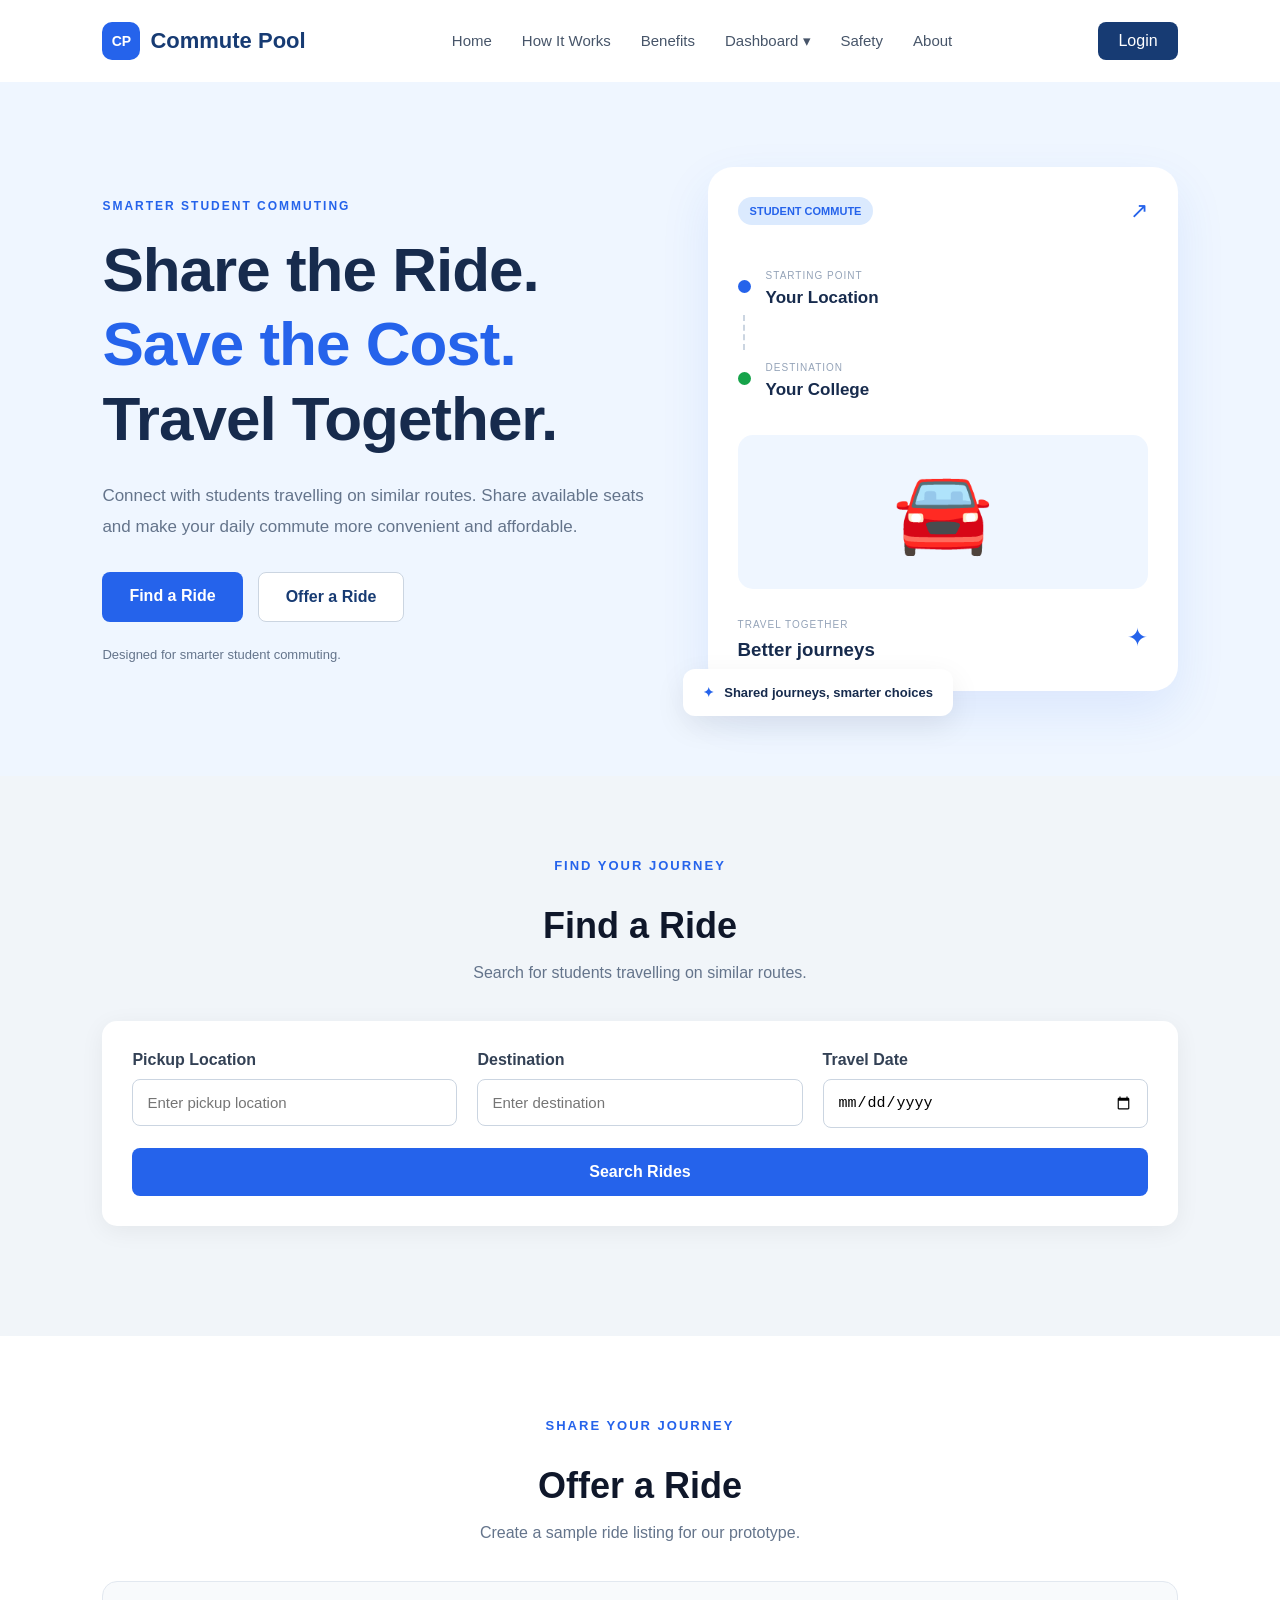
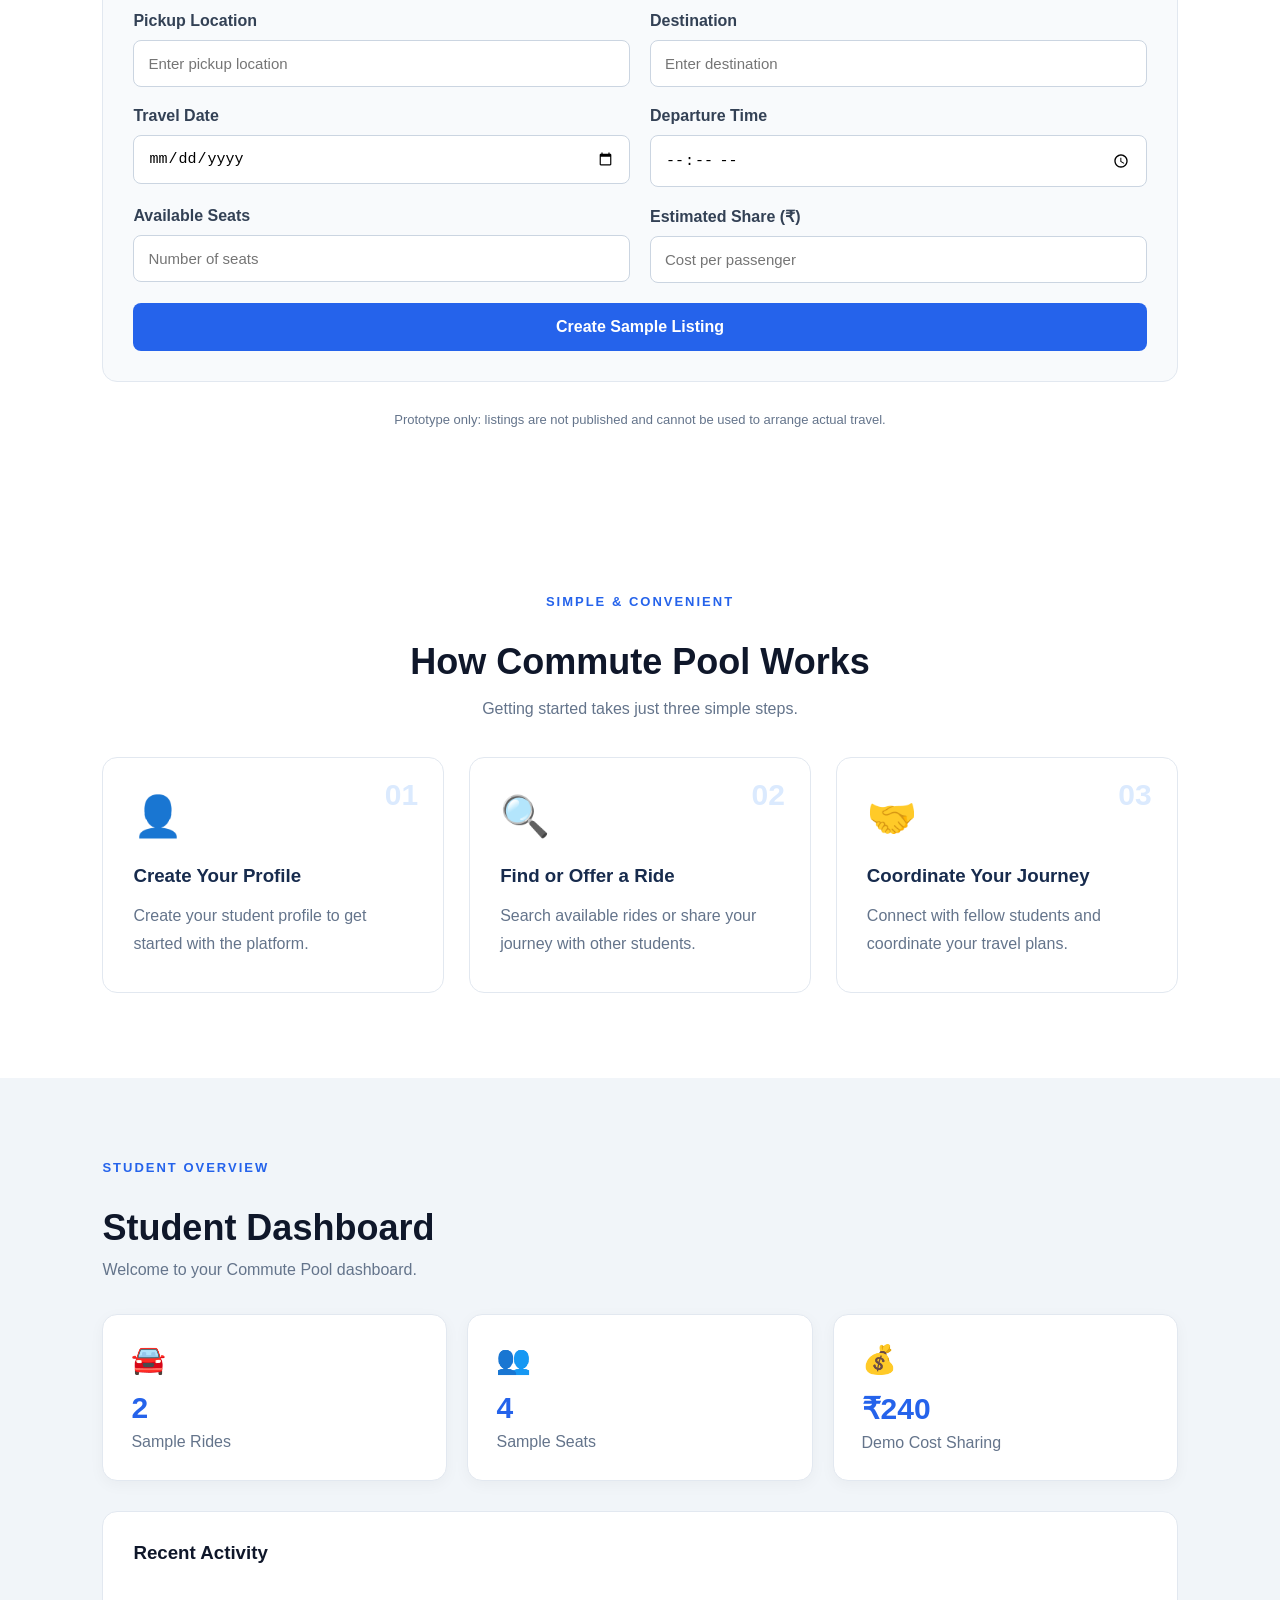
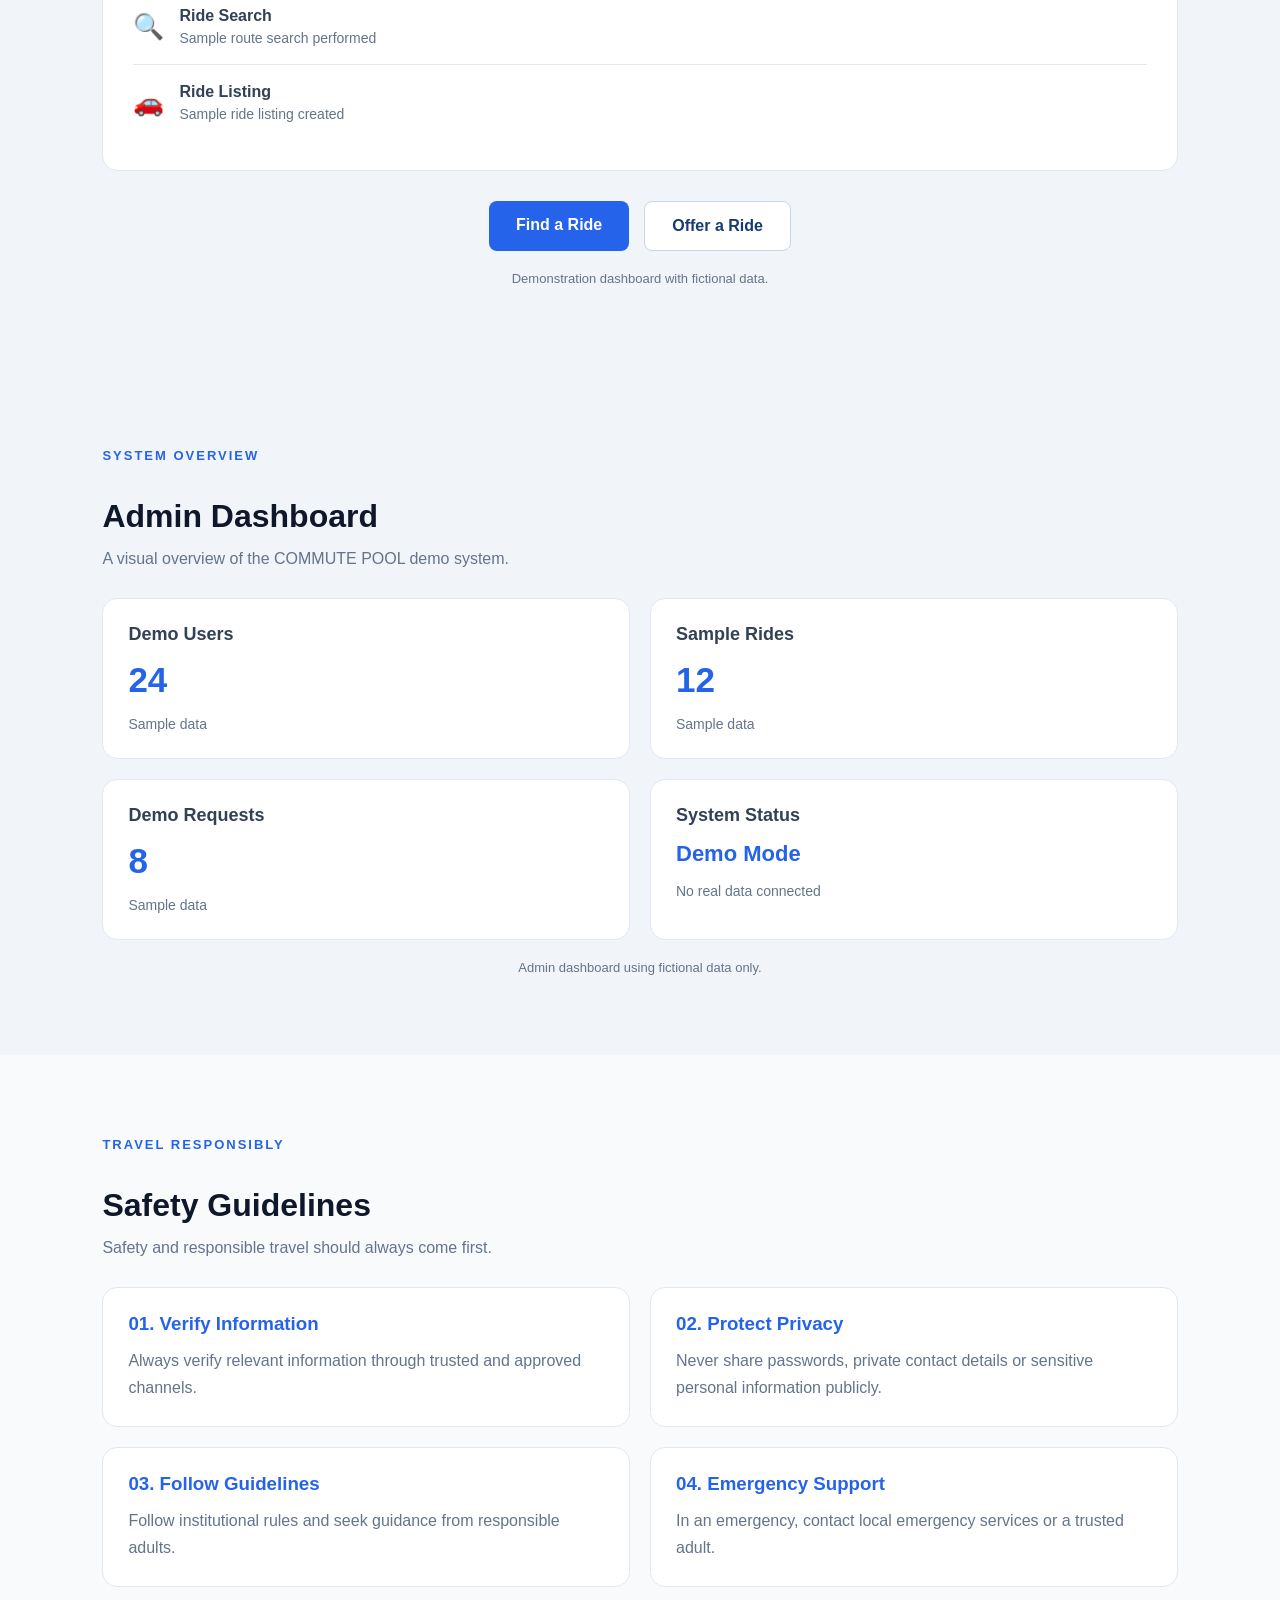
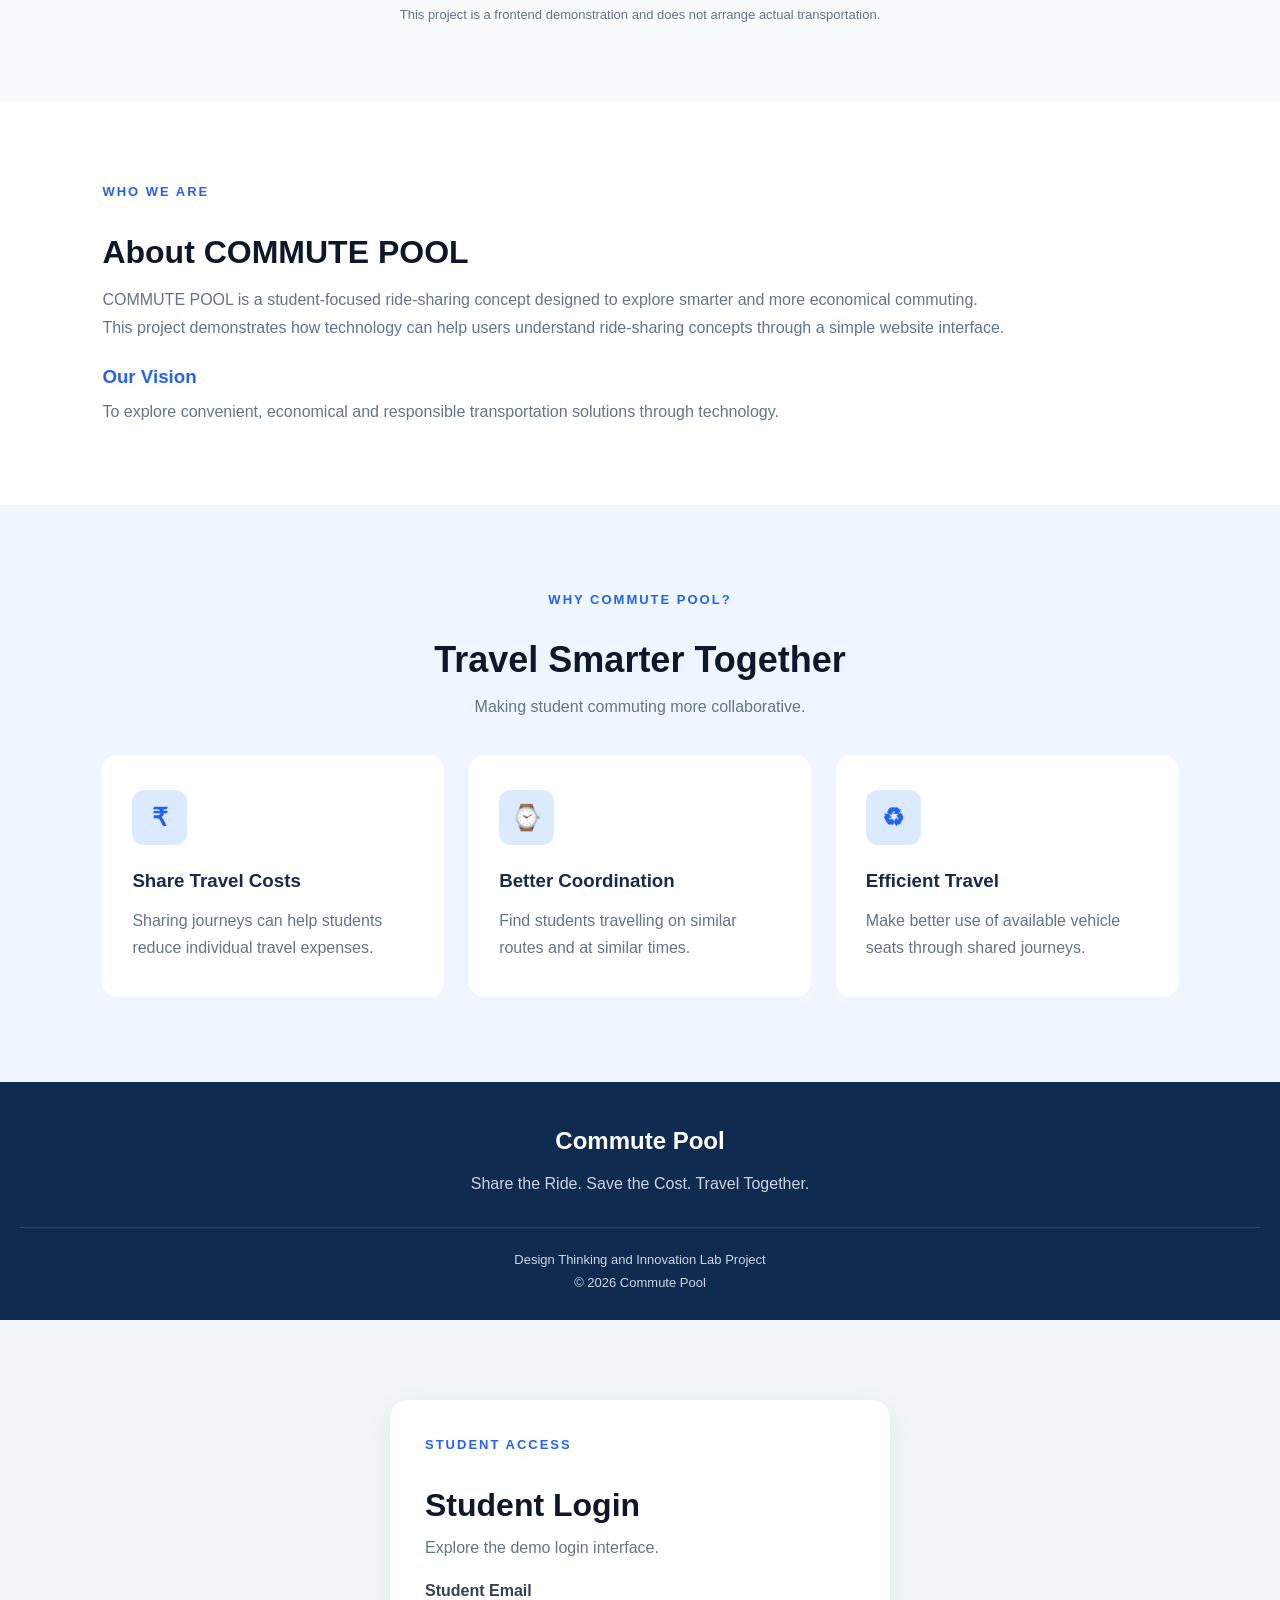
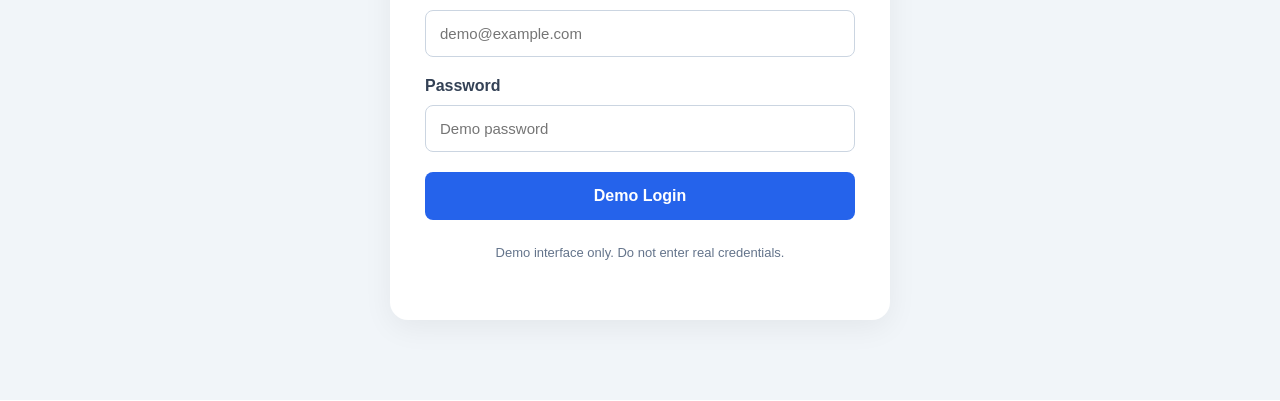
==== commute_pool.html @ 85ec86e3 "Add files via upload" ====
<!DOCTYPE html>
<html lang="en">

<head>
    <meta charset="UTF-8">
    <meta name="viewport" content="width=device-width, initial-scale=1.0">

    <title>Commute Pool | Student Ride Sharing</title>

    <link rel="stylesheet" href="commute_pool.css">
</head>

<body>

    <!-- Navbar -->
    <header class="navbar">
        <a href="#home" class="logo">
            <span class="logo-icon">CP</span>
            Commute Pool
        </a>

        <nav>
            <ul class="nav-links">
                <li><a href="#home">Home</a></li>
                <li><a href="#how-it-works">How It Works</a></li>
                <li><a href="#benefits">Benefits</a></li>
                <li class="dropdown">
                    <a href="javascript:void(0)" class="dropdown-toggle">
                        Dashboard ▾
                    </a>

                    <ul class="dropdown-menu">
                        <li><a href="#dashboard">Student Dashboard</a></li>
                        <li><a href="#admin-dashboard">Admin Dashboard</a></li>
                    </ul>
                </li>
                <li><a href="#safety">Safety</a></li>
                <li><a href="#about">About</a></li>
            </ul>
        </nav>

        <a href="#login" class="nav-login login-btn">Login</a>
    </header>


    <!-- Hero Section -->
    <section class="hero" id="home">

        <div class="hero-content">

            <span class="hero-label">SMARTER STUDENT COMMUTING</span>

            <h1>
                Share the Ride.<br>
                <span>Save the Cost.</span><br>
                Travel Together.
            </h1>

            <p class="hero-description">
                Connect with students travelling on similar routes.
                Share available seats and make your daily commute
                more convenient and affordable.
            </p>

            <div class="hero-buttons">
                <a href="#find-ride" class="btn-primary">Find a Ride</a>
                <a href="#offer-ride" class="btn-secondary">Offer a Ride</a>
            </div>

            <div class="hero-note">
                Designed for smarter student commuting.
            </div>

        </div>

        <div class="hero-visual">

            <div class="travel-card">

                <div class="travel-top">
                    <span class="travel-tag">STUDENT COMMUTE</span>
                    <span class="travel-symbol">↗</span>
                </div>

                <div class="route">
                    <div class="route-point">
                        <span class="dot dot-blue"></span>
                        <div>
                            <small>STARTING POINT</small>
                            <h3>Your Location</h3>
                        </div>
                    </div>

                    <div class="route-line"></div>

                    <div class="route-point">
                        <span class="dot dot-green"></span>
                        <div>
                            <small>DESTINATION</small>
                            <h3>Your College</h3>
                        </div>
                    </div>
                </div>

                <div class="car-illustration">
                    🚘
                </div>

                <div class="travel-bottom">
                    <div>
                        <small>TRAVEL TOGETHER</small>
                        <h3>Better journeys</h3>
                    </div>
                    <span class="bottom-icon">✦</span>
                </div>

            </div>

            <div class="floating-card">
                <span>✦</span>
                Shared journeys, smarter choices
            </div>

        </div>

    </section>


    <!-- Find a Ride Section -->
    <section class="find-ride-section" id="find-ride">

        <div class="find-ride-container">

            <div class="section-heading">
                <span class="section-label">FIND YOUR JOURNEY</span>
                <h2>Find a Ride</h2>
                <p>Search for students travelling on similar routes.</p>
            </div>

            <form id="ride-search-form" class="ride-search-form">

                <div class="form-group">
                    <label for="pickup">Pickup Location</label>
                    <input type="text" id="pickup" placeholder="Enter pickup location" required>
                </div>

                <div class="form-group">
                    <label for="destination">Destination</label>
                    <input type="text" id="destination" placeholder="Enter destination" required>
                </div>

                <div class="form-group">
                    <label for="travel-date">Travel Date</label>
                    <input type="date" id="travel-date" required>
                </div>

                <button type="submit" class="search-btn">
                    Search Rides
                </button>

            </form>

            <div id="ride-results" class="ride-results"></div>

        </div>

    </section>


    <!-- Offer a Ride Section -->
    <section class="offer-ride-section" id="offer-ride">

        <div class="find-ride-container">

            <div class="section-heading">
                <span class="section-label">SHARE YOUR JOURNEY</span>
                <h2>Offer a Ride</h2>
                <p>Create a sample ride listing for our prototype.</p>
            </div>

            <form id="offer-ride-form" class="offer-ride-form">

                <div class="form-group">
                    <label for="offer-pickup">Pickup Location</label>
                    <input type="text" id="offer-pickup" placeholder="Enter pickup location" required>
                </div>

                <div class="form-group">
                    <label for="offer-destination">Destination</label>
                    <input type="text" id="offer-destination" placeholder="Enter destination" required>
                </div>

                <div class="form-group">
                    <label for="offer-date">Travel Date</label>
                    <input type="date" id="offer-date" required>
                </div>

                <div class="form-group">
                    <label for="offer-time">Departure Time</label>
                    <input type="time" id="offer-time" required>
                </div>

                <div class="form-group">
                    <label for="offer-seats">Available Seats</label>
                    <input type="number" id="offer-seats" min="1" max="6" placeholder="Number of seats" required>
                </div>

                <div class="form-group">
                    <label for="offer-fare">Estimated Share (₹)</label>
                    <input type="number" id="offer-fare" min="1" placeholder="Cost per passenger" required>
                </div>

                <button type="submit" class="search-btn">
                    Create Sample Listing
                </button>

            </form>

            <div id="offer-ride-results" class="ride-results"></div>

            <p class="prototype-note">
                Prototype only: listings are not published and cannot be used to arrange actual travel.
            </p>

        </div>

    </section>

    <section class="how-section" id="how-it-works">

        <div class="section-heading">
            <span class="section-label">SIMPLE & CONVENIENT</span>
            <h2>How Commute Pool Works</h2>
            <p>Getting started takes just three simple steps.</p>
        </div>

        <div class="steps-container">

            <div class="step-card">
                <div class="step-number">01</div>
                <div class="step-icon">👤</div>
                <h3>Create Your Profile</h3>
                <p>
                    Create your student profile to get started
                    with the platform.
                </p>
            </div>

            <div class="step-card">
                <div class="step-number">02</div>
                <div class="step-icon">🔍</div>
                <h3>Find or Offer a Ride</h3>
                <p>
                    Search available rides or share your
                    journey with other students.
                </p>
            </div>

            <div class="step-card">
                <div class="step-number">03</div>
                <div class="step-icon">🤝</div>
                <h3>Coordinate Your Journey</h3>
                <p>
                    Connect with fellow students and coordinate
                    your travel plans.
                </p>
            </div>

        </div>

    </section>


    <!-- Student Dashboard Section -->
    <section class="dashboard-section" id="dashboard">

        <div class="dashboard-container">

            <div class="dashboard-header">
                <div>
                    <span class="section-label">STUDENT OVERVIEW</span>
                    <h2>Student Dashboard</h2>
                    <p>Welcome to your Commute Pool dashboard.</p>
                </div>
            </div>

            <div class="dashboard-cards">

                <div class="dashboard-card">
                    <div class="dashboard-icon">🚘</div>
                    <h3>2</h3>
                    <p>Sample Rides</p>
                </div>

                <div class="dashboard-card">
                    <div class="dashboard-icon">👥</div>
                    <h3>4</h3>
                    <p>Sample Seats</p>
                </div>

                <div class="dashboard-card">
                    <div class="dashboard-icon">💰</div>
                    <h3>₹240</h3>
                    <p>Demo Cost Sharing</p>
                </div>

            </div>

            <div class="dashboard-activity">

                <h3>Recent Activity</h3>

                <div class="activity-item">
                    <span>🔍</span>
                    <div>
                        <strong>Ride Search</strong>
                        <p>Sample route search performed</p>
                    </div>
                </div>

                <div class="activity-item">
                    <span>🚗</span>
                    <div>
                        <strong>Ride Listing</strong>
                        <p>Sample ride listing created</p>
                    </div>
                </div>

            </div>

            <div class="dashboard-actions">
                <a href="#find-ride" class="btn-primary">Find a Ride</a>
                <a href="#offer-ride" class="btn-secondary">Offer a Ride</a>
            </div>

            <p class="prototype-note">
                Demonstration dashboard with fictional data.
            </p>

        </div>

    </section>

    <!-- Admin Dashboard Section -->
    <section class="admin-section" id="admin-dashboard">
        <span class="section-label">SYSTEM OVERVIEW</span>
        <h2>Admin Dashboard</h2>
        <p class="admin-description">
            A visual overview of the COMMUTE POOL demo system.
        </p>

        <div class="admin-cards">
            <div class="admin-card">
                <h3>Demo Users</h3>
                <p class="admin-number">24</p>
                <span>Sample data</span>
            </div>

            <div class="admin-card">
                <h3>Sample Rides</h3>
                <p class="admin-number">12</p>
                <span>Sample data</span>
            </div>

            <div class="admin-card">
                <h3>Demo Requests</h3>
                <p class="admin-number">8</p>
                <span>Sample data</span>
            </div>

            <div class="admin-card">
                <h3>System Status</h3>
                <p class="admin-status">Demo Mode</p>
                <span>No real data connected</span>
            </div>
        </div>

        <p class="prototype-note">
            Admin dashboard using fictional data only.
        </p>
    </section>

    <!-- Safety Guidelines Section -->
    <section class="safety-section" id="safety">
        <span class="section-label">TRAVEL RESPONSIBLY</span>
        <h2>Safety Guidelines</h2>
        <p class="safety-intro">
            Safety and responsible travel should always come first.
        </p>

        <div class="safety-grid">
            <div class="safety-card">
                <h3>01. Verify Information</h3>
                <p>Always verify relevant information through trusted and approved channels.</p>
            </div>

            <div class="safety-card">
                <h3>02. Protect Privacy</h3>
                <p>Never share passwords, private contact details or sensitive personal information publicly.</p>
            </div>

            <div class="safety-card">
                <h3>03. Follow Guidelines</h3>
                <p>Follow institutional rules and seek guidance from responsible adults.</p>
            </div>

            <div class="safety-card">
                <h3>04. Emergency Support</h3>
                <p>In an emergency, contact local emergency services or a trusted adult.</p>
            </div>
        </div>

        <p class="prototype-note">
            This project is a frontend demonstration and does not arrange actual transportation.
        </p>
    </section>

    <!-- About Us Section -->
    <section class="about-section" id="about">
        <span class="section-label">WHO WE ARE</span>
        <h2>About COMMUTE POOL</h2>

        <p>
            COMMUTE POOL is a student-focused ride-sharing concept
            designed to explore smarter and more economical commuting.
        </p>

        <p>
            This project demonstrates how technology can help users
            understand ride-sharing concepts through a simple website interface.
        </p>

        <h3>Our Vision</h3>
        <p>
            To explore convenient, economical and responsible
            transportation solutions through technology.
        </p>
    </section>


    <!-- Benefits -->
    <section class="benefits-section" id="benefits">

        <div class="section-heading">
            <span class="section-label">WHY COMMUTE POOL?</span>
            <h2>Travel Smarter Together</h2>
            <p>Making student commuting more collaborative.</p>
        </div>

        <div class="benefits-container">

            <div class="benefit-card">
                <div class="benefit-icon">₹</div>
                <h3>Share Travel Costs</h3>
                <p>
                    Sharing journeys can help students
                    reduce individual travel expenses.
                </p>
            </div>

            <div class="benefit-card">
                <div class="benefit-icon">⌚</div>
                <h3>Better Coordination</h3>
                <p>
                    Find students travelling on similar
                    routes and at similar times.
                </p>
            </div>

            <div class="benefit-card">
                <div class="benefit-icon">♻</div>
                <h3>Efficient Travel</h3>
                <p>
                    Make better use of available vehicle
                    seats through shared journeys.
                </p>
            </div>

        </div>

    </section>


    <!-- Footer -->
    <footer class="footer">

        <div class="footer-content">
            <h2>Commute Pool</h2>
            <p>Share the Ride. Save the Cost. Travel Together.</p>
        </div>

        <div class="footer-bottom">
            Design Thinking and Innovation Lab Project
            <br>
            © 2026 Commute Pool
        </div>

    </footer>


    <script src="commute_pool.js"></script>
</body>

</html>

<!-- Demo Login Section -->
<section class="login-section" id="login">

    <div class="login-container">

        <span class="section-label">STUDENT ACCESS</span>
        <h2>Student Login</h2>
        <p>Explore the demo login interface.</p>

        <form id="demo-login-form"
            onsubmit="event.preventDefault(); document.getElementById('login-message').textContent='Demo only: Authentication is not connected yet.'; return false;">

            <div class="form-group">
                <label for="demo-email">Student Email</label>
                <input type="email" id="demo-email" placeholder="demo@example.com" required>
            </div>

            <div class="form-group">
                <label for="demo-password">Password</label>
                <input type="password" id="demo-password" placeholder="Demo password" required>
            </div>

            <button type="submit" class="search-btn">
                Demo Login
            </button>

        </form>

        <p id="login-message"></p>

        <p class="prototype-note">
            Demo interface only. Do not enter real credentials.
        </p>

    </div>

</section>

<script src="commute_pool.js"></script>

</body>

</html>
---- commute_pool.css ----
/* =========================
   GENERAL SETTINGS
========================= */

* {
    margin: 0;
    padding: 0;
    box-sizing: border-box;
}

html {
    scroll-behavior: smooth;
}

body {
    font-family: Arial, Helvetica, sans-serif;
    color: #172b4d;
    background: #ffffff;
}

a {
    text-decoration: none;
}


/* =========================
   NAVBAR
========================= */

.navbar {
    display: flex;
    justify-content: space-between;
    align-items: center;
    padding: 22px 8%;
    background: #ffffff;
}

.logo {
    display: flex;
    align-items: center;
    gap: 10px;
    font-size: 22px;
    font-weight: bold;
    color: #173b73;
}

.logo-icon {
    width: 38px;
    height: 38px;
    display: flex;
    justify-content: center;
    align-items: center;
    background: #2563eb;
    color: white;
    border-radius: 10px;
    font-size: 14px;
}

.nav-links {
    display: flex;
    list-style: none;
    gap: 30px;
}

.nav-links a {
    color: #475569;
    font-size: 15px;
    transition: 0.3s;
}

.nav-links a:hover {
    color: #2563eb;
}

.login-btn {
    background: #173b73;
    color: white;
    padding: 12px 25px;
    border-radius: 8px;
    transition: 0.3s;
}

.login-btn:hover {
    background: #2563eb;
}


/* =========================
   HERO SECTION
========================= */

.hero {
    display: flex;
    align-items: center;
    justify-content: space-between;
    gap: 50px;
    padding: 85px 8%;
    min-height: 600px;
    background: #eff6ff;
}

.hero-content {
    flex: 1;
    max-width: 620px;
}

.hero-label,
.section-label {
    display: inline-block;
    color: #2563eb;
    font-size: 12px;
    font-weight: bold;
    letter-spacing: 2px;
    margin-bottom: 20px;
}

.hero h1 {
    font-size: clamp(38px, 5vw, 62px);
    line-height: 1.2;
    letter-spacing: -1px;
    margin-bottom: 25px;
    color: #172b4d;
}

.hero h1 span {
    color: #2563eb;
}

.hero-description {
    max-width: 550px;
    font-size: 17px;
    line-height: 1.8;
    color: #64748b;
    margin-bottom: 30px;
}

.hero-buttons {
    display: flex;
    gap: 15px;
    flex-wrap: wrap;
}

.btn-primary,
.btn-secondary {
    padding: 15px 27px;
    border-radius: 8px;
    font-weight: bold;
    transition: 0.3s;
}

.btn-primary {
    background: #2563eb;
    color: white;
}

.btn-primary:hover {
    background: #1d4ed8;
    transform: translateY(-2px);
}

.btn-secondary {
    background: white;
    color: #173b73;
    border: 1px solid #cbd5e1;
}

.btn-secondary:hover {
    background: #dbeafe;
}

.hero-note {
    margin-top: 25px;
    font-size: 13px;
    color: #64748b;
}


/* =========================
   HERO VISUAL
========================= */

.hero-visual {
    flex: 1;
    max-width: 470px;
    position: relative;
}

.travel-card {
    background: white;
    border-radius: 25px;
    padding: 30px;
    box-shadow: 0 20px 50px rgba(37, 99, 235, 0.10);
}

.travel-top {
    display: flex;
    justify-content: space-between;
    align-items: center;
}

.travel-tag {
    background: #dbeafe;
    color: #2563eb;
    padding: 8px 12px;
    border-radius: 20px;
    font-size: 11px;
    font-weight: bold;
}

.travel-symbol {
    font-size: 22px;
    color: #2563eb;
}

.route {
    margin-top: 40px;
}

.route-point {
    display: flex;
    align-items: center;
    gap: 15px;
}

.route-point small,
.travel-bottom small {
    font-size: 10px;
    color: #94a3b8;
    letter-spacing: 1px;
}

.route-point h3 {
    margin-top: 5px;
    font-size: 17px;
}

.dot {
    width: 13px;
    height: 13px;
    border-radius: 50%;
    flex-shrink: 0;
}

.dot-blue {
    background: #2563eb;
}

.dot-green {
    background: #16a34a;
}

.route-line {
    height: 35px;
    border-left: 2px dashed #cbd5e1;
    margin: 7px 0 7px 5px;
}

.car-illustration {
    background: #eff6ff;
    border-radius: 15px;
    text-align: center;
    padding: 30px;
    font-size: 80px;
    margin-top: 35px;
}

.travel-bottom {
    display: flex;
    justify-content: space-between;
    align-items: center;
    margin-top: 25px;
}

.travel-bottom h3 {
    margin-top: 7px;
}

.bottom-icon {
    color: #2563eb;
    font-size: 25px;
}

.floating-card {
    position: absolute;
    bottom: -25px;
    left: -25px;
    background: white;
    padding: 16px 20px;
    border-radius: 12px;
    box-shadow: 0 10px 30px rgba(0, 0, 0, 0.08);
    font-size: 13px;
    font-weight: bold;
}

.floating-card span {
    color: #2563eb;
    margin-right: 7px;
}


/* =========================
   SECTION HEADINGS
========================= */

.how-section,
.benefits-section {
    padding: 85px 8%;
}

.section-heading {
    text-align: center;
    margin-bottom: 50px;
}

.section-heading h2 {
    font-size: 36px;
    margin-bottom: 15px;
}

.section-heading p {
    color: #64748b;
    line-height: 1.7;
}


/* =========================
   HOW IT WORKS
========================= */

.steps-container {
    display: grid;
    grid-template-columns: repeat(3, 1fr);
    gap: 25px;
}

.step-card {
    padding: 35px 30px;
    border: 1px solid #e2e8f0;
    border-radius: 15px;
    position: relative;
    transition: 0.3s;
}

.step-card:hover {
    transform: translateY(-5px);
    box-shadow: 0 15px 35px rgba(0, 0, 0, 0.05);
}

.step-number {
    position: absolute;
    top: 20px;
    right: 25px;
    color: #dbeafe;
    font-size: 30px;
    font-weight: bold;
}

.step-icon {
    font-size: 40px;
    margin-bottom: 25px;
}

.step-card h3 {
    margin-bottom: 15px;
}

.step-card p {
    color: #64748b;
    line-height: 1.7;
}


/* =========================
   BENEFITS
========================= */

.benefits-section {
    background: #eff6ff;
}

.benefits-container {
    display: grid;
    grid-template-columns: repeat(3, 1fr);
    gap: 25px;
}

.benefit-card {
    background: white;
    padding: 35px 30px;
    border-radius: 15px;
    transition: 0.3s;
}

.benefit-card:hover {
    transform: translateY(-5px);
    box-shadow: 0 15px 35px rgba(0, 0, 0, 0.05);
}

.benefit-icon {
    width: 55px;
    height: 55px;
    display: flex;
    align-items: center;
    justify-content: center;
    border-radius: 12px;
    background: #dbeafe;
    color: #2563eb;
    font-size: 25px;
    font-weight: bold;
    margin-bottom: 25px;
}

.benefit-card h3 {
    margin-bottom: 15px;
}

.benefit-card p {
    color: #64748b;
    line-height: 1.7;
}


/* =========================
   FOOTER
========================= */

.footer {
    background: #102b50;
    color: white;
    text-align: center;
    padding: 45px 20px 25px;
}

.footer-content h2 {
    margin-bottom: 15px;
}

.footer-content p {
    color: #cbd5e1;
    line-height: 1.7;
}

.footer-bottom {
    border-top: 1px solid #29476b;
    margin-top: 30px;
    padding-top: 20px;
    color: #cbd5e1;
    font-size: 13px;
    line-height: 1.8;
}


/* =========================
   RESPONSIVE DESIGN
========================= */

@media (max-width: 900px) {

    .hero {
        flex-direction: column;
        align-items: flex-start;
    }

    .hero-content {
        max-width: 100%;
    }

    .hero-visual {
        width: 100%;
        max-width: 550px;
        margin: 20px auto;
    }

    .steps-container,
    .benefits-container {
        grid-template-columns: 1fr;
    }
}


@media (max-width: 600px) {

    .navbar {
        flex-wrap: wrap;
        gap: 20px;
        padding: 20px 5%;
    }

    .nav-links {
        gap: 15px;
        flex-wrap: wrap;
    }

    .navbar nav {
        order: 3;
        width: 100%;
    }

    .login-btn {
        padding: 10px 18px;
    }

    .hero {
        padding: 60px 5%;
    }

    .hero h1 {
        font-size: 40px;
    }

    .hero-buttons {
        flex-direction: column;
    }

    .hero-buttons a {
        text-align: center;
    }

    .travel-card {
        padding: 22px;
    }

    .floating-card {
        left: 0;
        bottom: -35px;
    }

    .how-section,
    .benefits-section {
        padding: 65px 5%;
    }

    .section-heading h2 {
        font-size: 29px;
    }
}

/* =========================
   FIND A RIDE SECTION
========================= */

.find-ride-section {
    padding: 80px 8%;
    background: #f1f5f9;
}

.find-ride-container {
    max-width: 1100px;
    margin: auto;
}

.section-heading {
    text-align: center;
    margin-bottom: 35px;
}

.section-label {
    color: #2563eb;
    font-size: 13px;
    font-weight: bold;
    letter-spacing: 2px;
}

.section-heading h2 {
    font-size: 36px;
    color: #0f172a;
    margin: 12px 0;
}

.section-heading p {
    color: #64748b;
    font-size: 16px;
}

.ride-search-form {
    display: grid;
    grid-template-columns: repeat(3, 1fr);
    gap: 20px;
    background: white;
    padding: 30px;
    border-radius: 15px;
    box-shadow: 0 5px 25px rgba(0, 0, 0, 0.06);
}

.form-group {
    display: flex;
    flex-direction: column;
    gap: 10px;
}

.form-group label {
    font-weight: 600;
    color: #334155;
}

.form-group input {
    width: 100%;
    padding: 14px;
    border: 1px solid #cbd5e1;
    border-radius: 8px;
    outline: none;
    font-size: 15px;
}

.form-group input:focus {
    border-color: #2563eb;
    box-shadow: 0 0 0 3px rgba(37, 99, 235, 0.12);
}

.search-btn {
    grid-column: 1 / -1;
    padding: 15px;
    border: none;
    border-radius: 8px;
    background: #2563eb;
    color: white;
    font-size: 16px;
    font-weight: bold;
    cursor: pointer;
    transition: 0.3s;
}

.search-btn:hover {
    background: #1d4ed8;
}

.ride-results {
    margin-top: 30px;
}

.ride-card {
    background: white;
    padding: 25px;
    margin-bottom: 20px;
    border-radius: 12px;
    border: 1px solid #e2e8f0;
    box-shadow: 0 4px 15px rgba(0, 0, 0, 0.04);
}

.ride-card h3 {
    color: #0f172a;
    margin-bottom: 15px;
}

.ride-card p {
    margin: 10px 0;
    color: #475569;
}

.ride-card .ride-price {
    color: #2563eb;
    font-weight: bold;
    font-size: 18px;
}

.no-rides {
    text-align: center;
    background: white;
    padding: 25px;
    border-radius: 12px;
    color: #64748b;
}

@media (max-width: 768px) {

    .ride-search-form {
        grid-template-columns: 1fr;
    }

    .section-heading h2 {
        font-size: 28px;
    }

    .find-ride-section {
        padding: 60px 5%;
    }

}

/* =========================
   OFFER A RIDE SECTION
========================= */

.offer-ride-section {
    padding: 80px 8%;
    background: #ffffff;
}

.offer-ride-form {
    display: grid;
    grid-template-columns: repeat(2, 1fr);
    gap: 20px;
    background: #f8fafc;
    padding: 30px;
    border-radius: 15px;
    border: 1px solid #e2e8f0;
}

.offer-ride-form .search-btn {
    grid-column: 1 / -1;
}

.prototype-note {
    margin-top: 20px;
    text-align: center;
    font-size: 13px;
    color: #64748b;
}

@media (max-width: 768px) {

    .offer-ride-form {
        grid-template-columns: 1fr;
    }

    .offer-ride-section {
        padding: 60px 5%;
    }

}

/* =========================
   OFFER A RIDE SECTION
========================= */

.offer-ride-section {
    padding: 80px 8%;
    background: #ffffff;
}

.offer-ride-form {
    display: grid;
    grid-template-columns: repeat(2, 1fr);
    gap: 20px;
    background: #f8fafc;
    padding: 30px;
    border-radius: 15px;
    border: 1px solid #e2e8f0;
}

.offer-ride-form .search-btn {
    grid-column: 1 / -1;
}

.prototype-note {
    margin-top: 20px;
    text-align: center;
    font-size: 13px;
    color: #64748b;
}

@media (max-width: 768px) {

    .offer-ride-form {
        grid-template-columns: 1fr;
    }

    .offer-ride-section {
        padding: 60px 5%;
    }

}

/* =========================
   STUDENT DASHBOARD
========================= */

.dashboard-section {
    padding: 80px 8%;
    background: #f1f5f9;
}

.dashboard-container {
    max-width: 1100px;
    margin: auto;
}

.dashboard-header {
    margin-bottom: 35px;
}

.dashboard-header h2 {
    font-size: 36px;
    color: #0f172a;
    margin: 12px 0;
}

.dashboard-header p {
    color: #64748b;
}

.dashboard-cards {
    display: grid;
    grid-template-columns: repeat(3, 1fr);
    gap: 20px;
    margin-bottom: 30px;
}

.dashboard-card {
    background: white;
    padding: 28px;
    border-radius: 15px;
    border: 1px solid #e2e8f0;
    box-shadow: 0 4px 15px rgba(0, 0, 0, 0.04);
}

.dashboard-icon {
    font-size: 28px;
    margin-bottom: 15px;
}

.dashboard-card h3 {
    font-size: 30px;
    color: #2563eb;
    margin-bottom: 8px;
}

.dashboard-card p {
    color: #64748b;
}

.dashboard-activity {
    background: white;
    padding: 30px;
    border-radius: 15px;
    border: 1px solid #e2e8f0;
}

.dashboard-activity h3 {
    margin-bottom: 25px;
    color: #0f172a;
}

.activity-item {
    display: flex;
    align-items: center;
    gap: 15px;
    padding: 18px 0;
    border-bottom: 1px solid #e2e8f0;
}

.activity-item:last-child {
    border-bottom: none;
}

.activity-item>span {
    font-size: 25px;
}

.activity-item strong {
    color: #334155;
}

.activity-item p {
    margin-top: 5px;
    font-size: 14px;
    color: #64748b;
}

.dashboard-actions {
    display: flex;
    justify-content: center;
    gap: 15px;
    margin-top: 30px;
    flex-wrap: wrap;
}

.dashboard-actions a {
    text-decoration: none;
}

@media (max-width: 768px) {

    .dashboard-cards {
        grid-template-columns: 1fr;
    }

    .dashboard-section {
        padding: 60px 5%;
    }

    .dashboard-header h2 {
        font-size: 28px;
    }

}

/* =========================
   DEMO LOGIN SECTION
========================= */

.login-section {
    padding: 80px 8%;
    background: #f1f5f9;
}

.login-container {
    max-width: 500px;
    margin: auto;
    background: white;
    padding: 35px;
    border-radius: 18px;
    box-shadow: 0 8px 30px rgba(0, 0, 0, 0.06);
}

.login-container h2 {
    margin: 15px 0;
    color: #0f172a;
    font-size: 32px;
}

.login-container>p {
    color: #64748b;
    margin-bottom: 25px;
}

#demo-login-form {
    display: flex;
    flex-direction: column;
    gap: 20px;
}

#login-message {
    margin-top: 20px;
    font-weight: 600;
    text-align: center;
}

@media (max-width: 768px) {
    .login-section {
        padding: 60px 5%;
    }

    .login-container {
        padding: 25px;
    }
}

/* =================
   ADMIN DASHBOARD
================= */

.admin-section {
    padding: 80px 8%;
    background: #f1f5f9;
}

.admin-section h2 {
    font-size: 32px;
    color: #0f172a;
    margin: 15px 0;
}

.admin-description {
    color: #64748b;
    margin-bottom: 30px;
}

.admin-cards {
    display: grid;
    grid-template-columns: repeat(2, 1fr);
    gap: 20px;
}

.admin-card {
    background: white;
    padding: 25px;
    border-radius: 15px;
    border: 1px solid #e2e8f0;
}

.admin-card h3 {
    color: #334155;
    font-size: 18px;
}

.admin-number {
    font-size: 35px;
    font-weight: bold;
    color: #2563eb;
    margin: 15px 0;
}

.admin-status {
    font-size: 22px;
    font-weight: bold;
    color: #2563eb;
    margin: 15px 0;
}

.admin-card span {
    color: #64748b;
    font-size: 14px;
}

@media(max-width:768px) {
    .admin-section {
        padding: 60px 5%;
    }

    .admin-cards {
        grid-template-columns: 1fr;
    }
}

/* =================
   SAFETY GUIDELINES
================= */

.safety-section {
    padding: 80px 8%;
    background: #f8fafc;
}

.safety-section h2,
.about-section h2 {
    font-size: 32px;
    color: #0f172a;
    margin: 15px 0;
}

.safety-intro {
    color: #64748b;
    margin-bottom: 30px;
}

.safety-grid {
    display: grid;
    grid-template-columns: repeat(2, 1fr);
    gap: 20px;
}

.safety-card {
    background: white;
    padding: 25px;
    border-radius: 15px;
    border: 1px solid #e2e8f0;
}

.safety-card h3 {
    color: #2563eb;
    margin-bottom: 12px;
}

.safety-card p,
.about-section p {
    color: #64748b;
    line-height: 1.7;
}

/* =================
   ABOUT SECTION
================= */

.about-section {
    padding: 80px 8%;
    background: white;
}

.about-section h3 {
    color: #2563eb;
    margin: 25px 0 10px;
}

@media(max-width:768px) {

    .safety-section,
    .about-section {
        padding: 60px 5%;
    }

    .safety-grid {
        grid-template-columns: 1fr;
    }
}

/* =========================
   MOBILE NAVBAR RESPONSIVE
========================= */

@media (max-width: 768px) {

    .navbar {
        flex-direction: row;
        flex-wrap: wrap;
        justify-content: space-between;
        gap: 12px;
        padding: 15px 5%;
    }

    .logo {
        font-size: 18px;
    }

    .logo-icon {
        width: 32px;
        height: 32px;
    }

    .nav-links {
        width: 100%;
        display: flex;
        flex-wrap: wrap;
        justify-content: center;
        gap: 10px;
        padding: 0;
        margin: 0;
    }

    .nav-links a {
        font-size: 11px;
        white-space: nowrap;
    }

    .login-btn {
        display: inline-block;
        background: #173b73;
        color: #ffffff;
        padding: 9px 15px;
        font-size: 13px;
        border-radius: 8px;
        text-decoration: none;
    }
}

.nav-login {
    display: inline-block;
    background-color: #173b73 !important;
    color: #ffffff !important;
    padding: 10px 20px;
    border-radius: 8px;
    text-decoration: none;
}

/* DASHBOARD DROPDOWN */

.dropdown {
    position: relative;
}

.dropdown-menu {
    display: none;
    position: absolute;
    top: 100%;
    left: 0;
    min-width: 190px;
    background: #ffffff;
    list-style: none;
    padding: 8px 0;
    margin: 0;
    border-radius: 8px;
    box-shadow: 0 5px 18px rgba(0, 0, 0, 0.12);
    z-index: 1000;
}

.dropdown:hover .dropdown-menu,
.dropdown:focus-within .dropdown-menu {
    display: block;
}

.dropdown-menu li {
    width: 100%;
}

.dropdown-menu a {
    display: block;
    padding: 12px 16px;
    color: #475569;
    font-size: 14px;
    white-space: nowrap;
    text-decoration: none;
}

.dropdown-menu a:hover {
    background: #eff6ff;
    color: #2563eb;
}

/* MOBILE DASHBOARD DROPDOWN */

.dropdown-menu {
    display: none;
}

.dropdown.active .dropdown-menu {
    display: block;
}

@media (max-width: 768px) {
    .dropdown-menu {
        position: static;
        width: 100%;
        box-shadow: none;
        border-radius: 0;
        background: #f8fafc;
    }

    .dropdown-menu a {
        padding-left: 30px;
    }
}
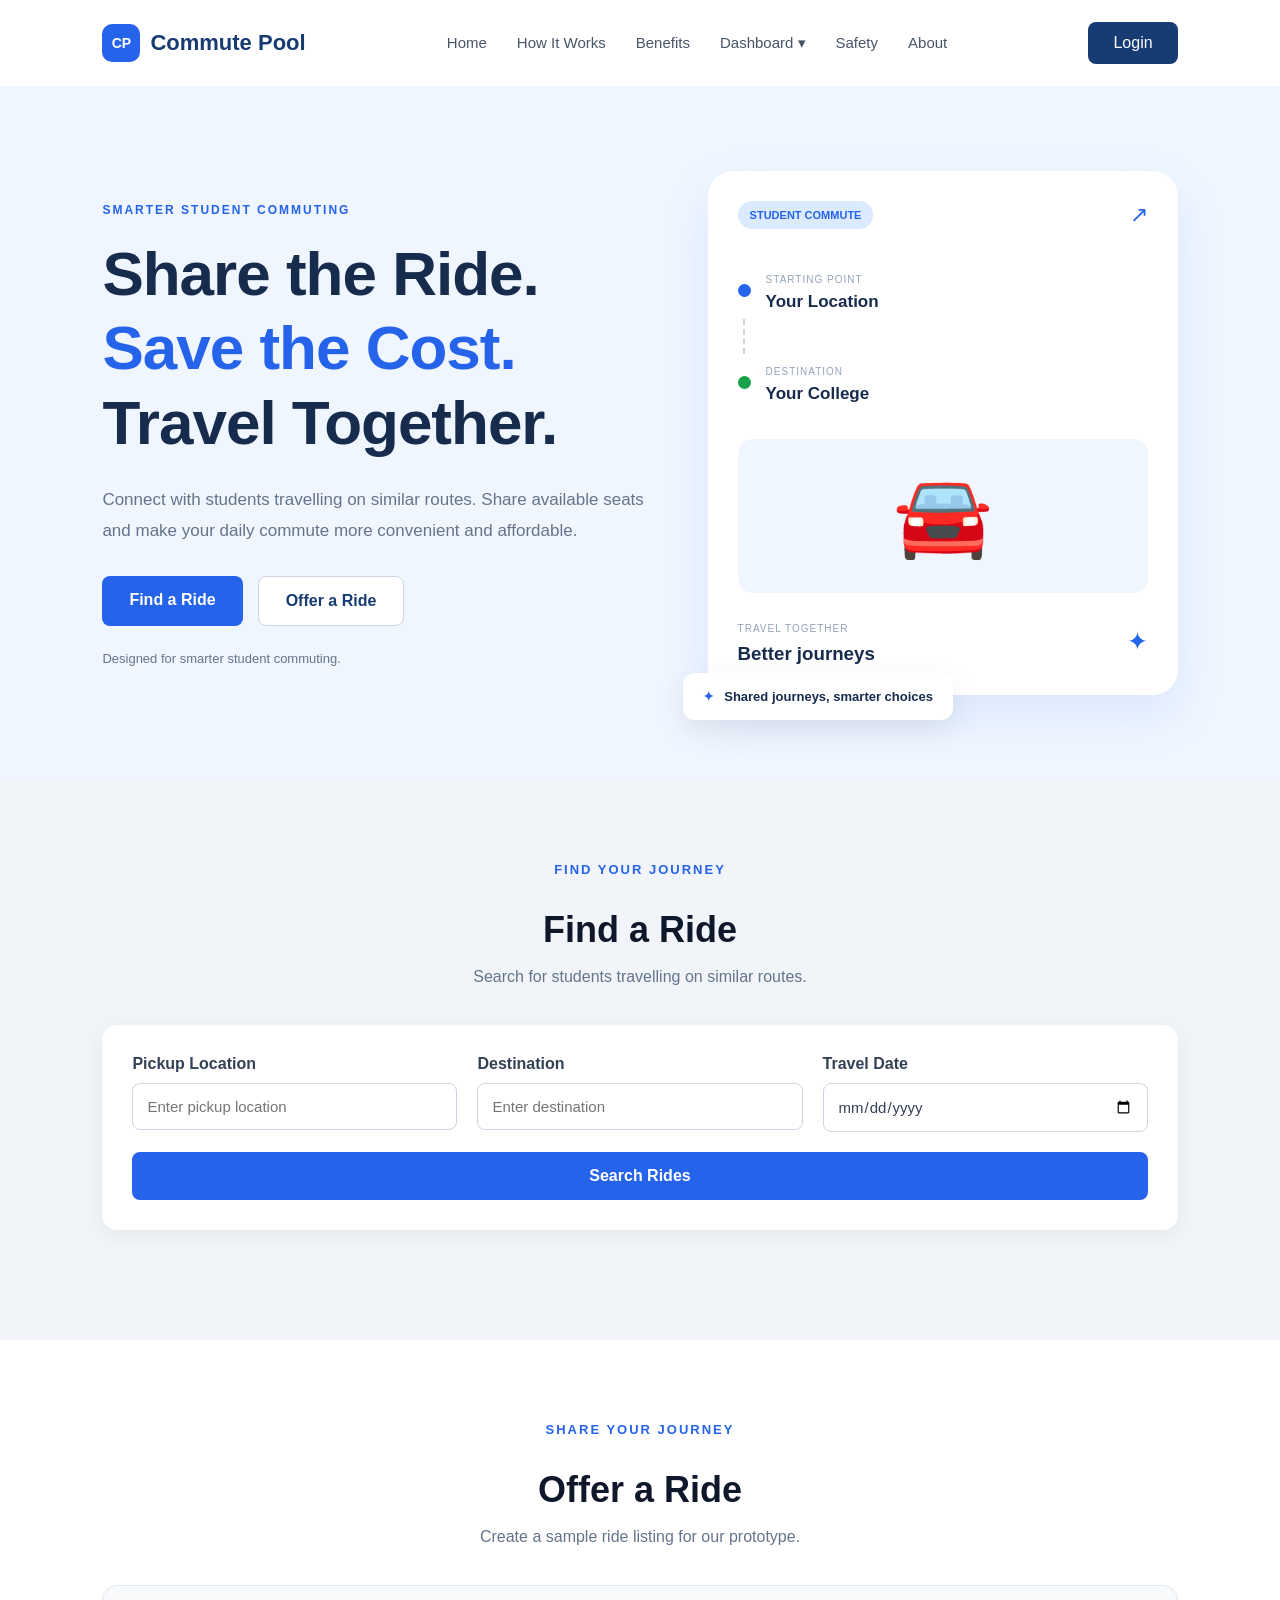
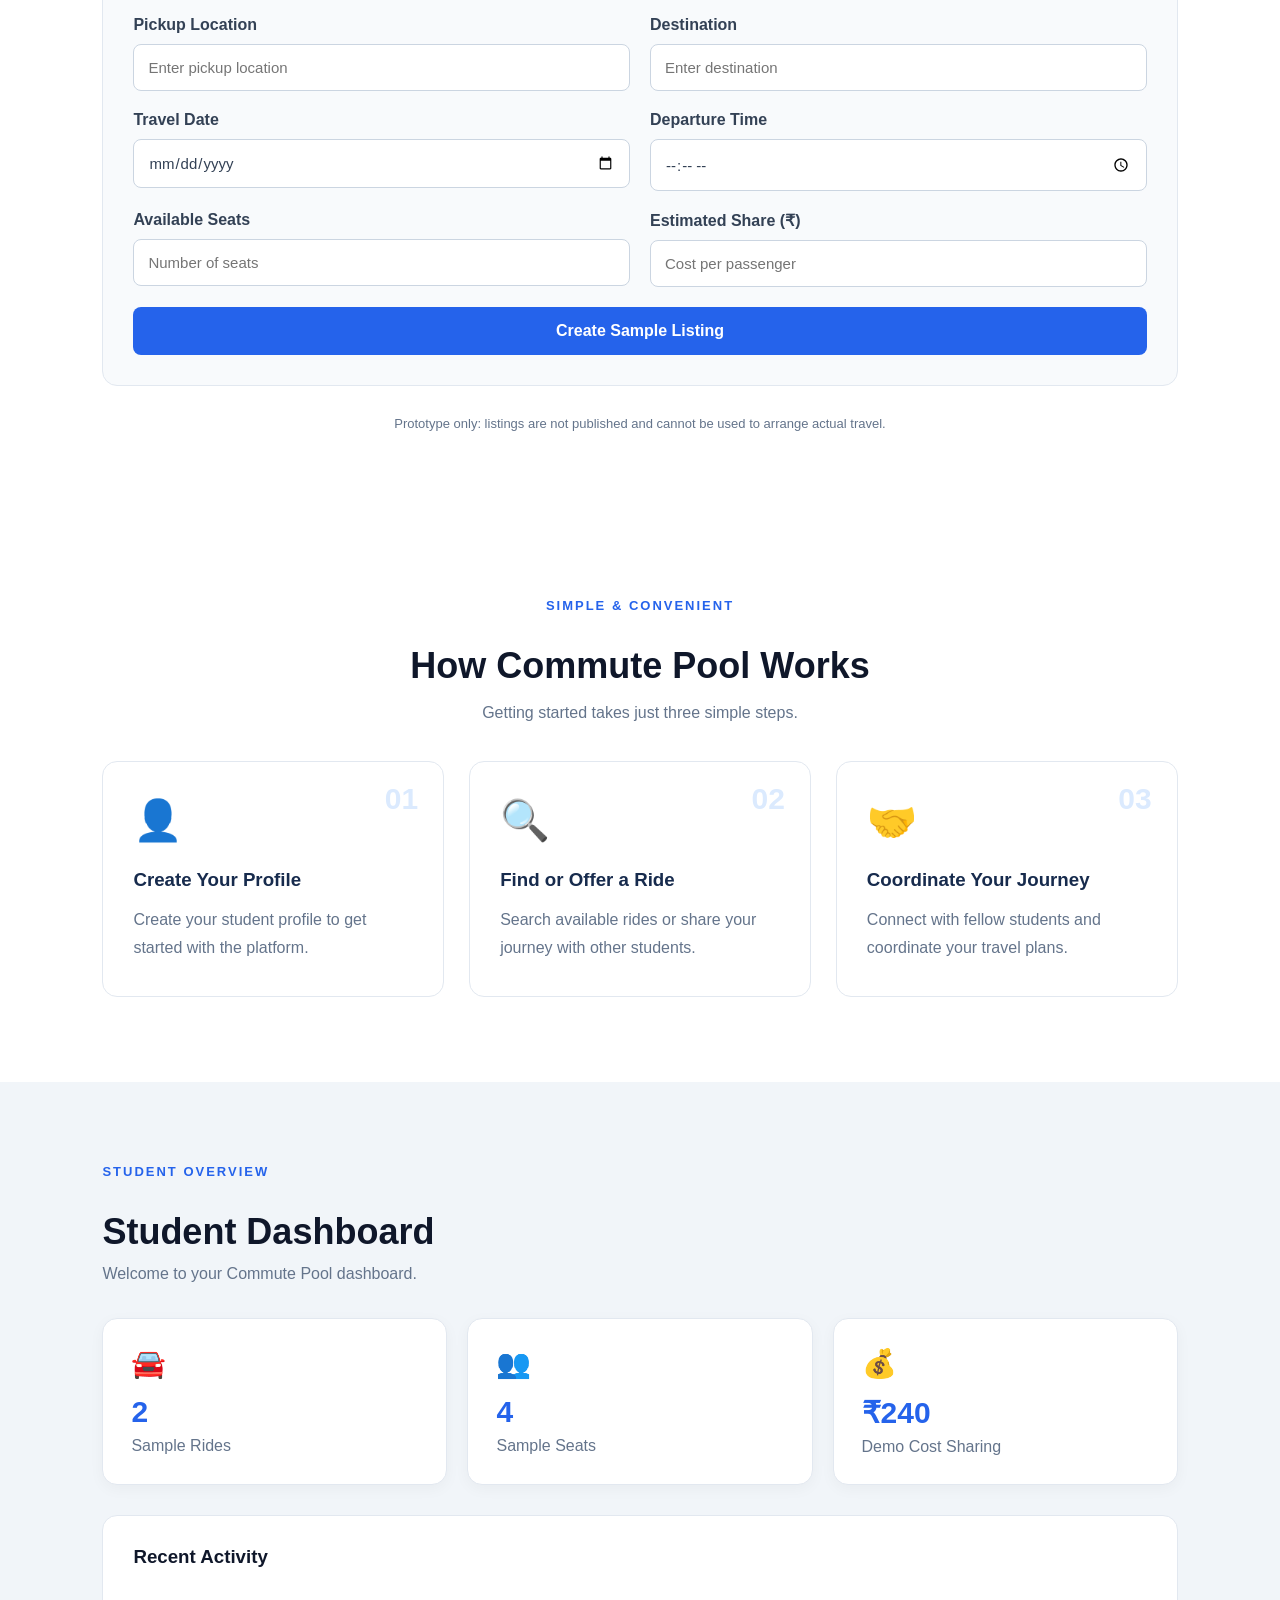
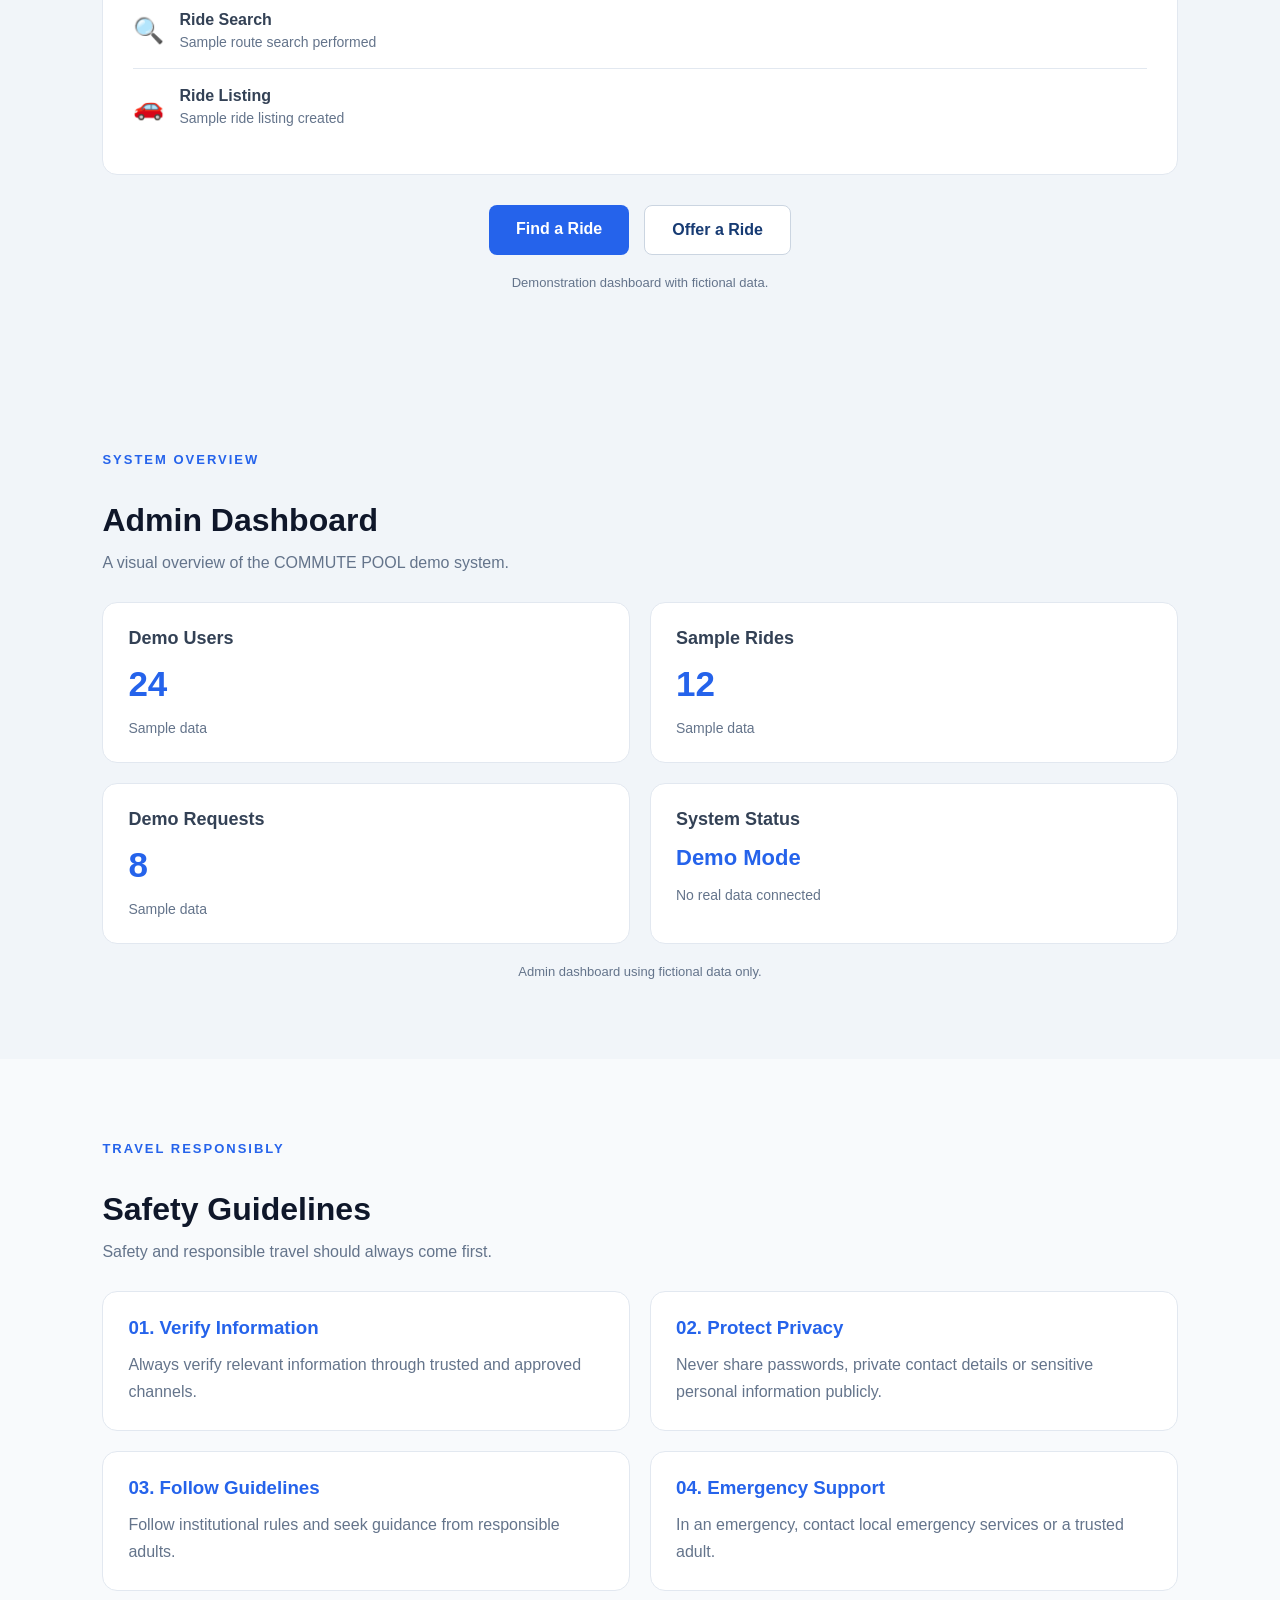
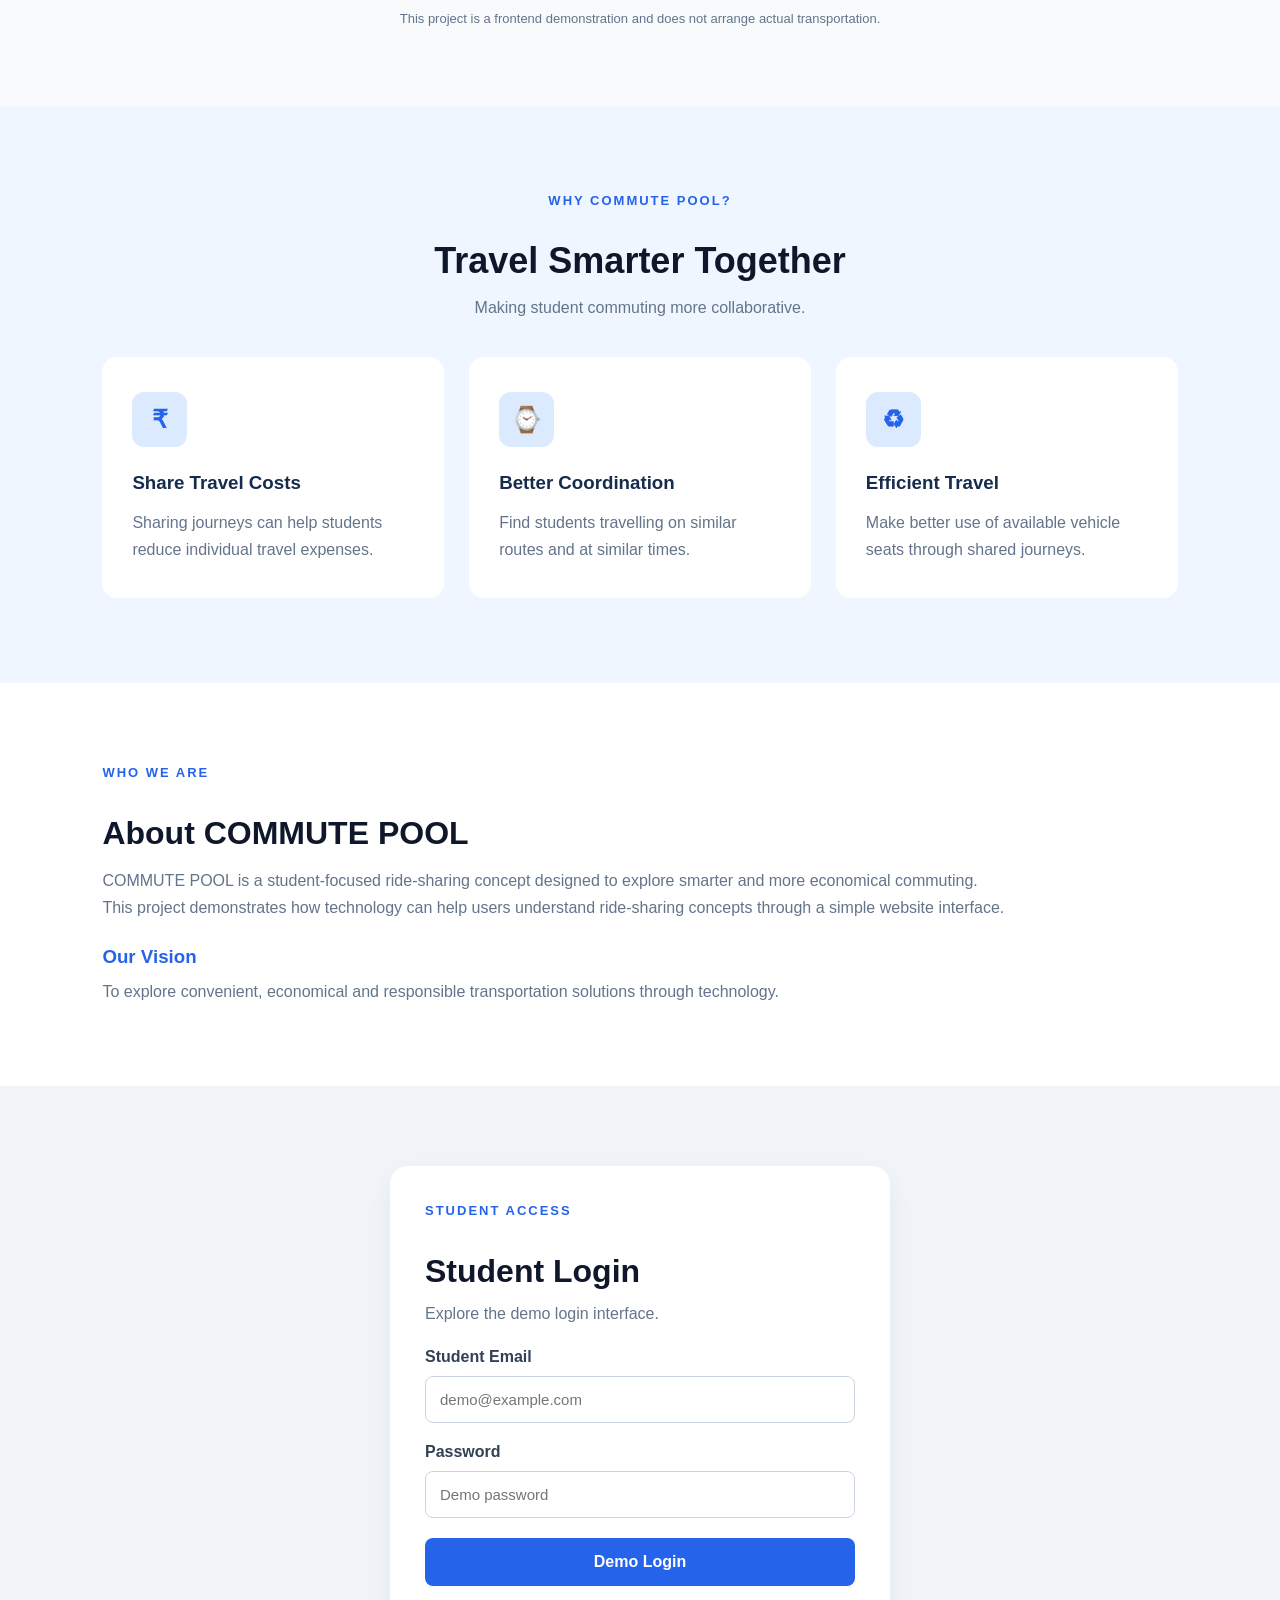
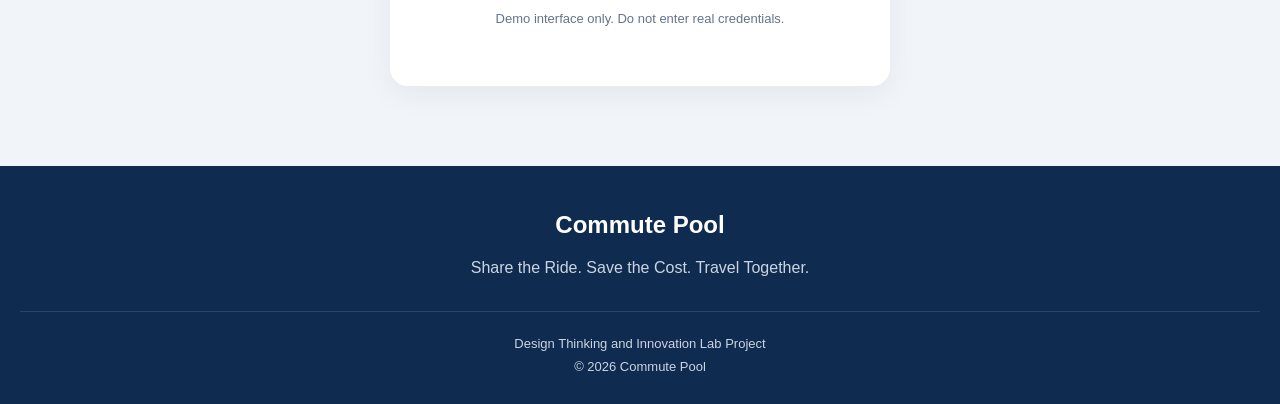
==== commit 801cd59a: "Add files via upload Update Section order" ====
--- a/commute_pool.html
+++ b/commute_pool.html
@@ -415,29 +415,6 @@
         </p>
     </section>
 
-    <!-- About Us Section -->
-    <section class="about-section" id="about">
-        <span class="section-label">WHO WE ARE</span>
-        <h2>About COMMUTE POOL</h2>
-
-        <p>
-            COMMUTE POOL is a student-focused ride-sharing concept
-            designed to explore smarter and more economical commuting.
-        </p>
-
-        <p>
-            This project demonstrates how technology can help users
-            understand ride-sharing concepts through a simple website interface.
-        </p>
-
-        <h3>Our Vision</h3>
-        <p>
-            To explore convenient, economical and responsible
-            transportation solutions through technology.
-        </p>
-    </section>
-
-
     <!-- Benefits -->
     <section class="benefits-section" id="benefits">
 
@@ -481,68 +458,92 @@
     </section>
 
 
-    <!-- Footer -->
-    <footer class="footer">
-
-        <div class="footer-content">
-            <h2>Commute Pool</h2>
-            <p>Share the Ride. Save the Cost. Travel Together.</p>
-        </div>
-
-        <div class="footer-bottom">
-            Design Thinking and Innovation Lab Project
-            <br>
-            © 2026 Commute Pool
-        </div>
-
-    </footer>
-
+    <!-- About Us Section -->
+    <section class="about-section" id="about">
+
+        <span class="section-label">WHO WE ARE</span>
+        <h2>About COMMUTE POOL</h2>
+
+        <p>
+            COMMUTE POOL is a student-focused ride-sharing concept
+            designed to explore smarter and more economical commuting.
+        </p>
+
+        <p>
+            This project demonstrates how technology can help users
+            understand ride-sharing concepts through a simple website interface.
+        </p>
+
+        <h3>Our Vision</h3>
+        <p>
+            To explore convenient, economical and responsible
+            transportation solutions through technology.
+        </p>
+
+    </section>
+
+    <!-- Demo Login Section -->
+    <section class="login-section" id="login">
+
+        <div class="login-container">
+
+            <span class="section-label">STUDENT ACCESS</span>
+            <h2>Student Login</h2>
+            <p>Explore the demo login interface.</p>
+
+            <form id="demo-login-form"
+                onsubmit="event.preventDefault(); document.getElementById('login-message').textContent='Demo only: Authentication is not connected yet.'; return false;">
+
+                <div class="form-group">
+                    <label for="demo-email">Student Email</label>
+                    <input type="email" id="demo-email" placeholder="demo@example.com" required>
+                </div>
+
+                <div class="form-group">
+                    <label for="demo-password">Password</label>
+                    <input type="password" id="demo-password" placeholder="Demo password" required>
+                </div>
+
+                <button type="submit" class="search-btn">
+                    Demo Login
+                </button>
+
+            </form>
+
+            <p id="login-message"></p>
+
+            <p class="prototype-note">
+                Demo interface only. Do not enter real credentials.
+            </p>
+
+        </div>
+
+    </section>
 
     <script src="commute_pool.js"></script>
+
 </body>
 
 </html>
 
-<!-- Demo Login Section -->
-<section class="login-section" id="login">
-
-    <div class="login-container">
-
-        <span class="section-label">STUDENT ACCESS</span>
-        <h2>Student Login</h2>
-        <p>Explore the demo login interface.</p>
-
-        <form id="demo-login-form"
-            onsubmit="event.preventDefault(); document.getElementById('login-message').textContent='Demo only: Authentication is not connected yet.'; return false;">
-
-            <div class="form-group">
-                <label for="demo-email">Student Email</label>
-                <input type="email" id="demo-email" placeholder="demo@example.com" required>
-            </div>
-
-            <div class="form-group">
-                <label for="demo-password">Password</label>
-                <input type="password" id="demo-password" placeholder="Demo password" required>
-            </div>
-
-            <button type="submit" class="search-btn">
-                Demo Login
-            </button>
-
-        </form>
-
-        <p id="login-message"></p>
-
-        <p class="prototype-note">
-            Demo interface only. Do not enter real credentials.
-        </p>
-
+<!-- Footer -->
+<footer class="footer">
+
+    <div class="footer-content">
+        <h2>Commute Pool</h2>
+        <p>Share the Ride. Save the Cost. Travel Together.</p>
     </div>
 
-</section>
+    <div class="footer-bottom">
+        Design Thinking and Innovation Lab Project
+        <br>
+        © 2026 Commute Pool
+    </div>
+
+</footer>
+
 
 <script src="commute_pool.js"></script>
-
 </body>
 
 </html>
--- a/commute_pool.css
+++ b/commute_pool.css
@@ -501,7 +501,7 @@
     }
 
     .hero {
-        padding: 60px 5%;
+        padding: 50px 5%;
     }
 
     .hero h1 {
@@ -527,7 +527,7 @@
 
     .how-section,
     .benefits-section {
-        padding: 65px 5%;
+        padding: 55px 5%;
     }
 
     .section-heading h2 {
@@ -595,12 +595,18 @@
 
 .form-group input {
     width: 100%;
+    box-sizing: border-box;
     padding: 14px;
     border: 1px solid #cbd5e1;
     border-radius: 8px;
     outline: none;
     font-size: 15px;
-}
+    font-family: inherit;
+    color: #334155;
+    background: #ffffff;
+    min-width: 0;
+}
+
 
 .form-group input:focus {
     border-color: #2563eb;
@@ -1081,9 +1087,10 @@
 @media (max-width: 768px) {
 
     .navbar {
-        flex-direction: row;
+        display: flex;
         flex-wrap: wrap;
         justify-content: space-between;
+        align-items: center;
         gap: 12px;
         padding: 15px 5%;
     }
@@ -1095,6 +1102,11 @@
     .logo-icon {
         width: 32px;
         height: 32px;
+    }
+
+    .navbar nav {
+        order: 3;
+        width: 100%;
     }
 
     .nav-links {
@@ -1102,7 +1114,7 @@
         display: flex;
         flex-wrap: wrap;
         justify-content: center;
-        gap: 10px;
+        gap: 8px 10px;
         padding: 0;
         margin: 0;
     }
@@ -1112,24 +1124,10 @@
         white-space: nowrap;
     }
 
-    .login-btn {
-        display: inline-block;
-        background: #173b73;
-        color: #ffffff;
+    .nav-login {
         padding: 9px 15px;
         font-size: 13px;
-        border-radius: 8px;
-        text-decoration: none;
-    }
-}
-
-.nav-login {
-    display: inline-block;
-    background-color: #173b73 !important;
-    color: #ffffff !important;
-    padding: 10px 20px;
-    border-radius: 8px;
-    text-decoration: none;
+    }
 }
 
 /* DASHBOARD DROPDOWN */
@@ -1198,4 +1196,18 @@
     .dropdown-menu a {
         padding-left: 30px;
     }
+}
+
+/* MOBILE DROPDOWN FIX */
+@media (max-width: 768px) {
+
+    .dropdown:hover .dropdown-menu,
+    .dropdown:focus-within .dropdown-menu {
+        display: none;
+    }
+
+    .dropdown.active .dropdown-menu {
+        display: block;
+    }
+
 }
